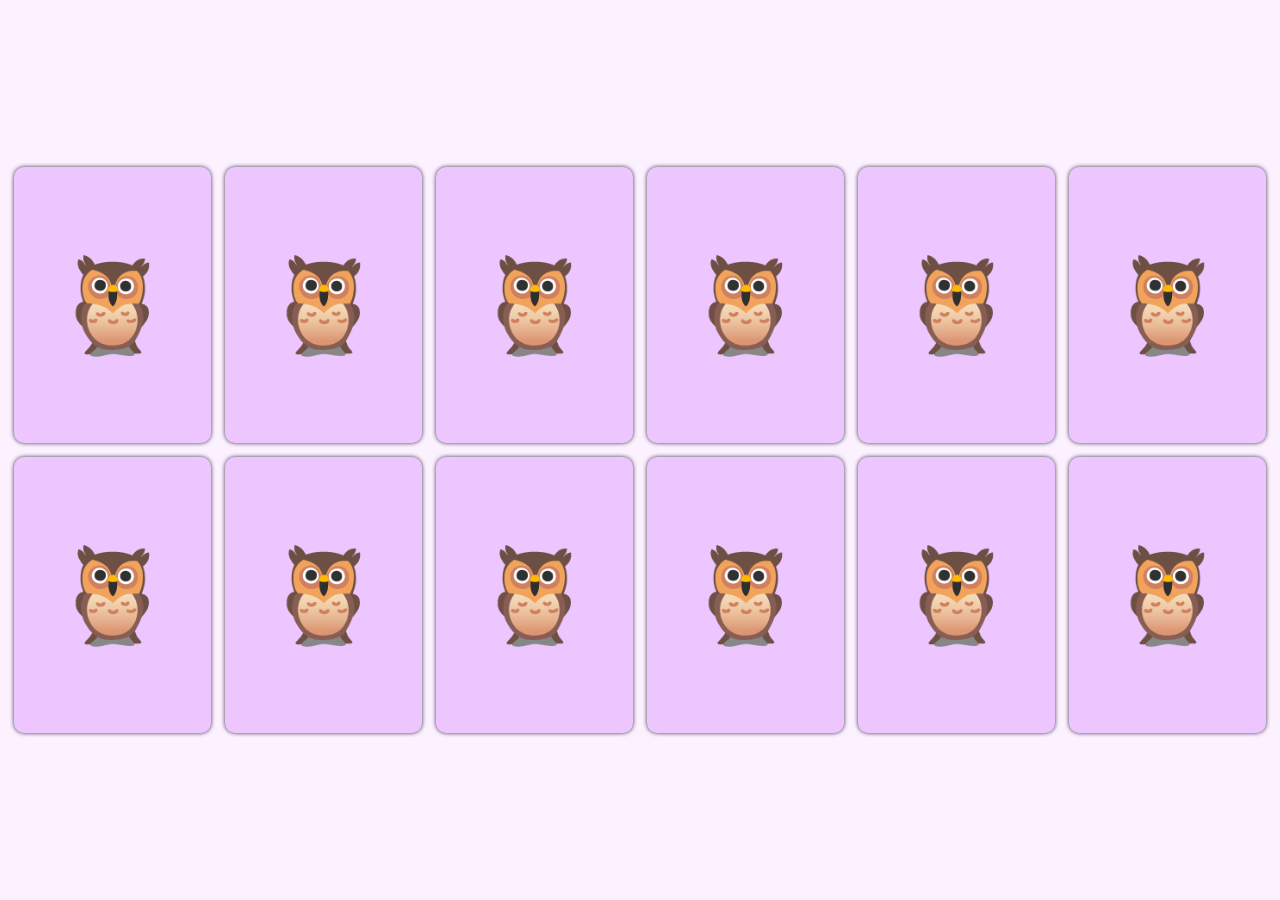
==== index.html @ c2caaf64 "Use local handcraft" ====
<!doctype html>
<html lang="en-US">
	<head>
		<meta charset="utf-8" />
		<meta
			name="viewport"
			content="width=device-width, initial-scale=1, maximum-scale=1.0, user-scalable=0" />
		<title>Memory</title>
		<link rel="stylesheet" href="./page.css" />
		<script type="importmap">
			{
				"imports": {
					"handcraft/": "../handcraft/",
					"audio": "./audio.js",
					"base": "./base.js"
				}
			}
		</script>
	</head>
	<body>
		<template shadowrootmode="open">
			<link rel="stylesheet" href="./base.css" />
			<script type="module">
				import {define} from "handcraft/define.js";
				import game from "base";

				const A = [220, 0.1];
				const AA = [220, 0.2];
				const B = [246, 0.1];
				const C = [261, 0.1];
				const CC = [261, 0.2];
				const D = [293, 0.1];
				const E = [329, 0.1];
				const F = [349, 0.1];
				const G = [392, 0.1];
				const GG = [392, 0.2];

				define("memory-game").connected(
					game({
						characters: [
							{text: "🐰", name: "rabbit", color: "gray"},
							{text: "🐶", name: "dog", color: "blue"},
							{text: "🐸", name: "frog", color: "green"},
							{text: "🐱", name: "cat", color: "yellow"},
							{text: "🦊", name: "fox", color: "orange"},
							{text: "🐻", name: "bear", color: "red"},
						],
						songs: {
							reveal: [C, E, G],
							match: [CC, CC, G, F, E, CC],
							noMatch: [A, AA],
							win: [CC, CC, GG, F, E, D, E, CC, CC, GG, F, E, D, E, CC],
						},
					})
				);
			</script>

			<memory-game>
				<button></button>
				<button></button>
				<button></button>
				<button></button>

				<button></button>
				<button></button>
				<button></button>
				<button></button>

				<button></button>
				<button></button>
				<button></button>
				<button></button>
			</memory-game>
		</template>
	</body>
</html>
---- page.css ----
*,
::before,
::after {
	box-sizing: border-box;
	margin: 0;
	padding: 0;
	font: inherit;
	max-inline-size: 100%;
	touch-action: none;
}

html {
	block-size: 100%;
	font-family: Avenir, Montserrat, Corbel, "URW Gothic", source-sans-pro,
		sans-serif;
	font-weight: 700;
	color-scheme: light;
	font-size: 125%;

	--gray: oklch(90% 0 0);
	--purple: oklch(90% 0.15 300);
	--blue: oklch(90% 0.15 210);
	--green: oklch(90% 0.15 150);
	--yellow: oklch(90% 0.15 90);
	--orange: oklch(90% 0.15 60);
	--red: oklch(90% 0.15 30);
}

body {
	min-block-size: 100%;
	display: grid;
	grid-template-columns: 1fr;
	padding-inline: 1.5vmin;
	background-color: color-mix(in lch, var(--purple), oklch(100% 0 0) 75%);
	block-size: 100%;
	inline-size: 100%;
	container-type: size;
	place-content: safe center;
	scrollbar-gutter: stable;
}
---- base.css ----
*,
::before,
::after {
	box-sizing: border-box;
	margin: 0;
	padding: 0;
	font: inherit;
	max-inline-size: 100%;
	touch-action: none;
}

memory-game {
	max-inline-size: 100cqi;
	padding-block: var(--gap);
	display: grid;
	place-content: safe center;
	max-block-size: 100cqb;
	gap: var(--gap);
	grid-template-columns: repeat(var(--columns), 1fr);

	--gap: 1.5cqmin;
	--columns: 1;

	@container (aspect-ratio <= 15/28) {
		inline-size: 100cqi;
		aspect-ratio: 10/42;

		--columns: 2;

		@container (aspect-ratio > 10/42) {
			aspect-ratio: 15/28;

			--columns: 3;
		}
	}

	@container (aspect-ratio > 15/28) {
		block-size: 100cqb;
		aspect-ratio: 20/21;

		--columns: 4;

		@container (aspect-ratio > 20/21) {
			aspect-ratio: 30/14;

			--columns: 6;
		}
	}

	:where(button) {
		appearance: none;
		border: none;
		border-radius: 0.5rem;
		display: block;
		position: relative;
		inline-size: auto;
		aspect-ratio: 5 / 7;
		background: light-dark(oklch(90% 0 0), oklch(70% 0 0));

		&:where(:empty) {
			border-radius: 0.5rem;
			filter: drop-shadow(
				0 0 0.25cqmin color-mix(in lch, var(--purple), oklch(0% 0 0) 75%)
			);
			background: var(--purple);
			font-size: calc(45cqi / var(--columns));
			block-size: 100%;
			inline-size: 100%;
			display: block;
			place-content: center;

			&::before {
				content: "🦉";
			}
		}
	}

	:where(dialog[open]) {
		position: absolute;
		margin: auto;
		border: none;
		display: flex;
		flex-wrap: wrap;
		gap: var(--gap);
		border-radius: 0.5rem;
		scale: 1;
		transition: scale 0.5s 1.8s;
		animation-fill-mode: forwards;
		background: none;
		overflow: visible;
		align-items: center;

		@container (aspect-ratio <= 15/28) {
			flex-direction: column;
			align-items: center;
		}

		&::backdrop {
			opacity: 1;
			transition: opacity 0.5s 1.8s;
			animation-fill-mode: forwards;
			background-color: color-mix(
				in lch,
				oklch(0% 0 0 / 0.25),
				var(--purple) 25%
			);
		}

		@starting-style {
			scale: 0;

			&::backdrop {
				opacity: 0;
			}
		}

		:where(figure) {
			background: var(--purple);
			filter: drop-shadow(
				0 0 0.5cqmin color-mix(in lch, var(--purple), oklch(0% 0 0 / 0.75) 100%)
			);
			font-size: calc((45cqi / var(--columns)) * 1.25);
			aspect-ratio: 5 / 7;
			border-radius: 0.5rem;
			display: grid;
			place-content: center;
			min-inline-size: calc((100cqi / var(--columns) * 1.25));
			flex-shrink: 0;
			flex-grow: 0;
		}

		:where(div) {
			background: white;
			border-radius: 0.5rem;
			filter: drop-shadow(
				0 0 0.5cqmin color-mix(in lch, white, oklch(0% 0 0 / 0.75) 100%)
			);
			display: grid;
			grid-template-rows: auto max-content;
			grid-template-columns: auto auto;
			padding: 0.5rem;
			gap: 1rem 0.5rem;
			min-inline-size: calc((100cqi / var(--columns) * 1.25));
			inline-size: min-content;
			font-size: max(0.8rem, calc(10cqi / var(--columns)));
			position: relative;
			color: color-mix(in lch, var(--purple), oklch(0% 0 0) 50%);

			&::before {
				content: "";
				display: block;
				width: 0;
				height: 0;
				border-top: var(--gap) solid transparent;
				border-bottom: var(--gap) solid transparent;
				border-right: var(--gap) solid white;
				position: absolute;
				right: calc(100% - 1px);
				top: 2rem;
			}

			:where(p) {
				grid-column: 1 / -1;
			}

			@container (aspect-ratio <= 15/28) {
				&::before {
					border-right: var(--gap) solid transparent;
					border-left: var(--gap) solid transparent;
					border-bottom: var(--gap) solid white;
					position: absolute;
					bottom: calc(100% - 1px);
					left: calc(50% - (var(--gap) / 2));
					top: unset;
				}
			}
		}

		:where(button) {
			font-size: inherit;
			font-weight: 900;
			display: inline-flex;
			place-content: center;
			gap: 0.5rem;
			appearance: none;
			border: none;
			padding: 0.5rem;
			border-radius: 0.5rem;
			border: 0.125rem solid currentColor;
			background: color-mix(in lch, var(--purple), oklch(100% 0 0) 75%);
			color: inherit;
			aspect-ratio: unset;
		}

		:where(svg) {
			block-size: 1.5rem;
			fill: currentColor;
		}
	}

	:where(.faces) {
		position: absolute;
		inset-inline-start: 0;
		inset-block-start: 0;
		border-radius: 0.5rem;
		font-size: calc(45cqi / var(--columns));
		block-size: 100%;
		inline-size: 100%;
		transform-style: preserve-3d;
		animation-timing-function: linear;
		animation-fill-mode: forwards;

		:where(.covered) & {
			transform: rotateY(180deg);
			animation-name: memory-game-covered;
			animation-duration: 0.2s;
		}

		:where(.flipped) & {
			animation-name: memory-game-flipped;
			animation-duration: 0.2s;
		}

		:where(.matched) & {
			transform: rotateY(180deg);
			animation-name: memory-game-matched;
			animation-duration: 0.6s;
		}

		:where(.completed) & {
			transform: rotateY(540deg);
			animation-name: memory-game-completed;
			animation-duration: 1.8s;
		}
	}

	:where(.front, .back) {
		display: grid;
		place-content: center;
		position: absolute;
		inset-inline-start: 0;
		inset-block-start: 0;
		block-size: 100%;
		inline-size: 100%;
		border-radius: 0.5rem;
		user-select: none;
		-webkit-user-select: none;
	}

	:where(.front) {
		backface-visibility: hidden;
		background: var(--purple);
		filter: drop-shadow(
			0 0 0.25cqmin color-mix(in lch, var(--purple), oklch(0% 0 0) 75%)
		);
	}

	:where(.back) {
		backface-visibility: hidden;
		transform: rotateY(180deg);
		background: var(--back-background);
		filter: drop-shadow(
			0 0 0.25cqmin color-mix(in lch, var(--back-background), oklch(0% 0 0) 75%)
		);
	}
}

@keyframes memory-game-covered {
	0% {
		transform: rotateY(180deg);
	}

	50% {
		transform: rotateY(90deg);
	}

	100% {
		transform: rotateY(0deg);
	}
}

@keyframes memory-game-flipped {
	0% {
		transform: rotateY(0deg);
	}

	50% {
		transform: rotateY(90deg);
	}

	100% {
		transform: rotateY(180deg);
	}
}

@keyframes memory-game-matched {
	0% {
		transform: rotateY(180deg);
	}

	50% {
		transform: rotateY(360deg);
	}

	100% {
		transform: rotateY(540deg);
	}
}

@keyframes memory-game-completed {
	0% {
		transform: rotateY(540deg);
	}

	50% {
		transform: rotateY(1080deg);
	}

	100% {
		transform: rotateY(1620deg);
	}
}
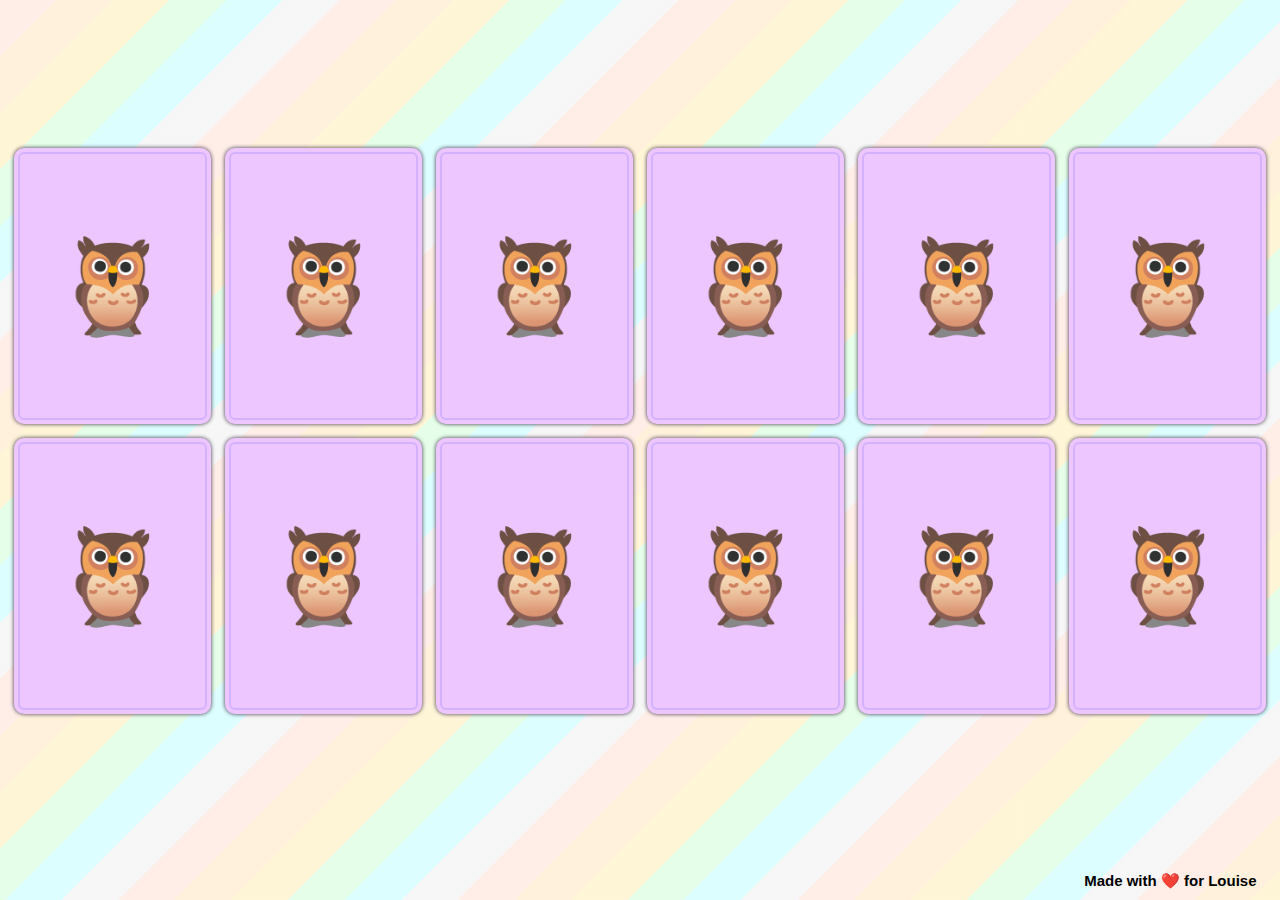
==== commit 9355e9d6: "Lots of various style changes" ====
--- a/index.html
+++ b/index.html
@@ -1,4 +1,4 @@
-<!doctype html>
+<!DOCTYPE html>
 <html lang="en-US">
 	<head>
 		<meta charset="utf-8" />
@@ -71,6 +71,9 @@
 				<button></button>
 				<button></button>
 			</memory-game>
+			<footer>
+				<p>Made with ❤️ for Louise</p>
+			</footer>
 		</template>
 	</body>
 </html>
--- a/page.css
+++ b/page.css
@@ -30,11 +30,21 @@
 	min-block-size: 100%;
 	display: grid;
 	grid-template-columns: 1fr;
+	grid-template-rows: auto min-content;
 	padding-inline: 1.5vmin;
-	background-color: color-mix(in lch, var(--purple), oklch(100% 0 0) 75%);
 	block-size: 100%;
 	inline-size: 100%;
 	container-type: size;
-	place-content: safe center;
+	align-items: center;
 	scrollbar-gutter: stable;
+	background-image: repeating-linear-gradient(
+		135deg,
+		color-mix(in lch, var(--red), oklch(100% 0 0) 75%) 0 2em,
+		color-mix(in lch, var(--orange), oklch(100% 0 0) 75%) 2em 4em,
+		color-mix(in lch, var(--yellow), oklch(100% 0 0) 75%) 4em 6em,
+		color-mix(in lch, var(--green), oklch(100% 0 0) 75%) 6em 8em,
+		color-mix(in lch, var(--blue), oklch(100% 0 0) 75%) 8em 10em,
+		color-mix(in lch, var(--gray), oklch(100% 0 0) 75%) 10em 12em
+	);
+	background-attachment: fixed;
 }
--- a/base.css
+++ b/base.css
@@ -9,12 +9,18 @@
 	touch-action: none;
 }
 
+footer {
+	font-size: 0.75rem;
+	padding: 0.5rem;
+	text-align: right;
+}
+
 memory-game {
 	max-inline-size: 100cqi;
 	padding-block: var(--gap);
 	display: grid;
 	place-content: safe center;
-	max-block-size: 100cqb;
+	block-size: auto;
 	gap: var(--gap);
 	grid-template-columns: repeat(var(--columns), 1fr);
 
@@ -35,7 +41,6 @@
 	}
 
 	@container (aspect-ratio > 15/28) {
-		block-size: 100cqb;
 		aspect-ratio: 20/21;
 
 		--columns: 4;
@@ -60,14 +65,15 @@
 		&:where(:empty) {
 			border-radius: 0.5rem;
 			filter: drop-shadow(
-				0 0 0.25cqmin color-mix(in lch, var(--purple), oklch(0% 0 0) 75%)
+				0 0 0.25cqmin color-mix(in lch, var(--background), oklch(0% 0 0) 75%)
 			);
-			background: var(--purple);
+			background: var(--background);
 			font-size: calc(45cqi / var(--columns));
 			block-size: 100%;
 			inline-size: 100%;
 			display: block;
 			place-content: center;
+			--background: var(--purple);
 
 			&::before {
 				content: "🦉";
@@ -75,7 +81,7 @@
 		}
 	}
 
-	:where(dialog[open]) {
+	:where(dialog) {
 		position: absolute;
 		margin: auto;
 		border: none;
@@ -83,13 +89,28 @@
 		flex-wrap: wrap;
 		gap: var(--gap);
 		border-radius: 0.5rem;
-		scale: 1;
-		transition: scale 0.5s 1.8s;
+		transition: scale 0.5s, display 0.5s ease-in-out allow-discrete;
 		animation-fill-mode: forwards;
 		background: none;
 		overflow: visible;
 		align-items: center;
 
+		&:where([open]) {
+			scale: 1;
+		}
+
+		&:where(:not([open])) {
+			scale: 0;
+		}
+
+		@starting-style {
+			scale: 0;
+
+			&::backdrop {
+				opacity: 0;
+			}
+		}
+
 		@container (aspect-ratio <= 15/28) {
 			flex-direction: column;
 			align-items: center;
@@ -97,7 +118,7 @@
 
 		&::backdrop {
 			opacity: 1;
-			transition: opacity 0.5s 1.8s;
+			transition: opacity 0.5s 9s;
 			animation-fill-mode: forwards;
 			background-color: color-mix(
 				in lch,
@@ -106,19 +127,8 @@
 			);
 		}
 
-		@starting-style {
-			scale: 0;
-
-			&::backdrop {
-				opacity: 0;
-			}
-		}
-
 		:where(figure) {
-			background: var(--purple);
-			filter: drop-shadow(
-				0 0 0.5cqmin color-mix(in lch, var(--purple), oklch(0% 0 0 / 0.75) 100%)
-			);
+			position: relative;
 			font-size: calc((45cqi / var(--columns)) * 1.25);
 			aspect-ratio: 5 / 7;
 			border-radius: 0.5rem;
@@ -127,6 +137,7 @@
 			min-inline-size: calc((100cqi / var(--columns) * 1.25));
 			flex-shrink: 0;
 			flex-grow: 0;
+			--background: var(--purple);
 		}
 
 		:where(div) {
@@ -136,8 +147,8 @@
 				0 0 0.5cqmin color-mix(in lch, white, oklch(0% 0 0 / 0.75) 100%)
 			);
 			display: grid;
-			grid-template-rows: auto max-content;
-			grid-template-columns: auto auto;
+			grid-template-rows: max-content;
+			grid-template-columns: auto;
 			padding: 0.5rem;
 			gap: 1rem 0.5rem;
 			min-inline-size: calc((100cqi / var(--columns) * 1.25));
@@ -157,10 +168,6 @@
 				position: absolute;
 				right: calc(100% - 1px);
 				top: 2rem;
-			}
-
-			:where(p) {
-				grid-column: 1 / -1;
 			}
 
 			@container (aspect-ratio <= 15/28) {
@@ -249,19 +256,30 @@
 
 	:where(.front) {
 		backface-visibility: hidden;
-		background: var(--purple);
-		filter: drop-shadow(
-			0 0 0.25cqmin color-mix(in lch, var(--purple), oklch(0% 0 0) 75%)
-		);
+		--background: var(--purple);
 	}
 
 	:where(.back) {
 		backface-visibility: hidden;
 		transform: rotateY(180deg);
-		background: var(--back-background);
-		filter: drop-shadow(
-			0 0 0.25cqmin color-mix(in lch, var(--back-background), oklch(0% 0 0) 75%)
-		);
+		--background: var(--back-background);
+	}
+}
+
+.face,
+:where(button:empty) {
+	background: var(--background);
+	filter: drop-shadow(
+		0 0 0.25cqmin color-mix(in lch, var(--background), oklch(0% 0 0) 70%)
+	);
+
+	&::after {
+		content: "";
+		display: block;
+		position: absolute;
+		inset: 0.2rem;
+		border-radius: 0.3rem;
+		border: 0.1rem solid color-mix(in lch, var(--background), oklch(0% 0 0) 10%);
 	}
 }
 
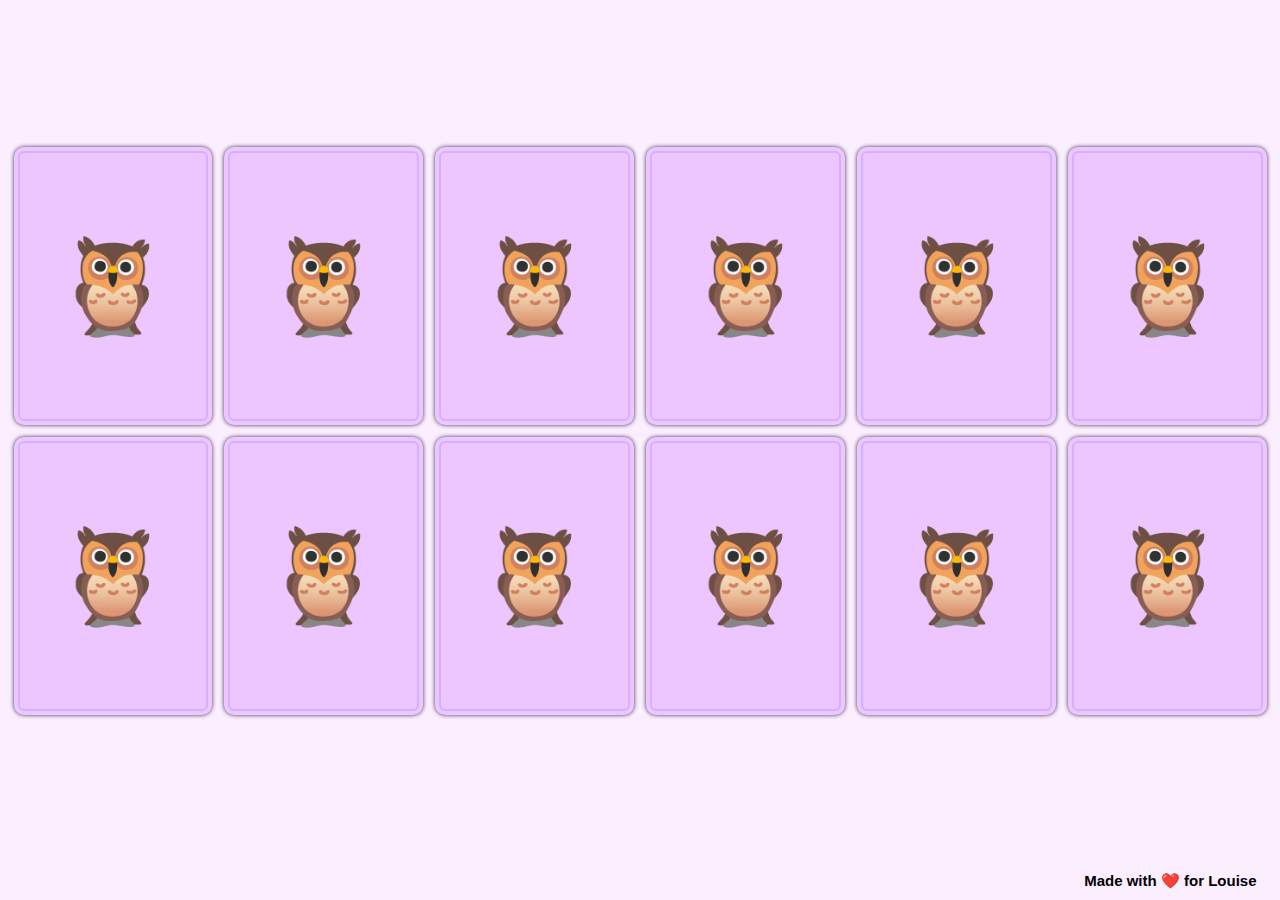
==== commit d08acf06: "Try to fix layout" ====
--- a/index.html
+++ b/index.html
@@ -16,64 +16,66 @@
 				}
 			}
 		</script>
+		<script type="module">
+			import {define} from "handcraft/define.js";
+			import game from "base";
+
+			const A = [220, 0.1];
+			const AA = [220, 0.2];
+			const B = [246, 0.1];
+			const C = [261, 0.1];
+			const CC = [261, 0.2];
+			const D = [293, 0.1];
+			const E = [329, 0.1];
+			const F = [349, 0.1];
+			const G = [392, 0.1];
+			const GG = [392, 0.2];
+
+			define("memory-game").connected(
+				game({
+					characters: [
+						{text: "🐰", name: "rabbit", color: "gray"},
+						{text: "🐶", name: "dog", color: "blue"},
+						{text: "🐸", name: "frog", color: "green"},
+						{text: "🐱", name: "cat", color: "yellow"},
+						{text: "🦊", name: "fox", color: "orange"},
+						{text: "🐻", name: "bear", color: "red"},
+					],
+					songs: {
+						reveal: [C, E, G],
+						match: [CC, CC, G, F, E, CC],
+						noMatch: [A, AA],
+						win: [CC, CC, GG, F, E, D, E, CC, CC, GG, F, E, D, E, CC],
+					},
+				})
+			);
+		</script>
 	</head>
 	<body>
-		<template shadowrootmode="open">
-			<link rel="stylesheet" href="./base.css" />
-			<script type="module">
-				import {define} from "handcraft/define.js";
-				import game from "base";
+		<div>
+			<template shadowrootmode="open">
+				<link rel="stylesheet" href="./base.css" />
 
-				const A = [220, 0.1];
-				const AA = [220, 0.2];
-				const B = [246, 0.1];
-				const C = [261, 0.1];
-				const CC = [261, 0.2];
-				const D = [293, 0.1];
-				const E = [329, 0.1];
-				const F = [349, 0.1];
-				const G = [392, 0.1];
-				const GG = [392, 0.2];
+				<memory-game>
+					<button></button>
+					<button></button>
+					<button></button>
+					<button></button>
 
-				define("memory-game").connected(
-					game({
-						characters: [
-							{text: "🐰", name: "rabbit", color: "gray"},
-							{text: "🐶", name: "dog", color: "blue"},
-							{text: "🐸", name: "frog", color: "green"},
-							{text: "🐱", name: "cat", color: "yellow"},
-							{text: "🦊", name: "fox", color: "orange"},
-							{text: "🐻", name: "bear", color: "red"},
-						],
-						songs: {
-							reveal: [C, E, G],
-							match: [CC, CC, G, F, E, CC],
-							noMatch: [A, AA],
-							win: [CC, CC, GG, F, E, D, E, CC, CC, GG, F, E, D, E, CC],
-						},
-					})
-				);
-			</script>
+					<button></button>
+					<button></button>
+					<button></button>
+					<button></button>
 
-			<memory-game>
-				<button></button>
-				<button></button>
-				<button></button>
-				<button></button>
-
-				<button></button>
-				<button></button>
-				<button></button>
-				<button></button>
-
-				<button></button>
-				<button></button>
-				<button></button>
-				<button></button>
-			</memory-game>
-			<footer>
-				<p>Made with ❤️ for Louise</p>
-			</footer>
-		</template>
+					<button></button>
+					<button></button>
+					<button></button>
+					<button></button>
+				</memory-game>
+			</template>
+		</div>
+		<footer>
+			<p>Made with ❤️ for Louise</p>
+		</footer>
 	</body>
 </html>
--- a/page.css
+++ b/page.css
@@ -34,17 +34,20 @@
 	padding-inline: 1.5vmin;
 	block-size: 100%;
 	inline-size: 100%;
+	overflow: auto;
+	background-color: color-mix(in lch, var(--purple), oklch(100% 0 0) 70%);
+}
+
+div {
+	display: grid;
+	block-size: 100%;
+	inline-size: 100%;
+	place-items: center;
 	container-type: size;
-	align-items: center;
-	scrollbar-gutter: stable;
-	background-image: repeating-linear-gradient(
-		135deg,
-		color-mix(in lch, var(--red), oklch(100% 0 0) 75%) 0 2em,
-		color-mix(in lch, var(--orange), oklch(100% 0 0) 75%) 2em 4em,
-		color-mix(in lch, var(--yellow), oklch(100% 0 0) 75%) 4em 6em,
-		color-mix(in lch, var(--green), oklch(100% 0 0) 75%) 6em 8em,
-		color-mix(in lch, var(--blue), oklch(100% 0 0) 75%) 8em 10em,
-		color-mix(in lch, var(--gray), oklch(100% 0 0) 75%) 10em 12em
-	);
-	background-attachment: fixed;
 }
+
+footer {
+	font-size: 0.75rem;
+	padding: 0.5rem;
+	text-align: right;
+}
--- a/base.css
+++ b/base.css
@@ -9,12 +9,6 @@
 	touch-action: none;
 }
 
-footer {
-	font-size: 0.75rem;
-	padding: 0.5rem;
-	text-align: right;
-}
-
 memory-game {
 	max-inline-size: 100cqi;
 	padding-block: var(--gap);
@@ -42,6 +36,7 @@
 
 	@container (aspect-ratio > 15/28) {
 		aspect-ratio: 20/21;
+		block-size: 90cqb;
 
 		--columns: 4;
 
@@ -210,7 +205,7 @@
 		inset-inline-start: 0;
 		inset-block-start: 0;
 		border-radius: 0.5rem;
-		font-size: calc(45cqi / var(--columns));
+		font-size: min(calc(45cqi / var(--columns)), 30cqb);
 		block-size: 100%;
 		inline-size: 100%;
 		transform-style: preserve-3d;
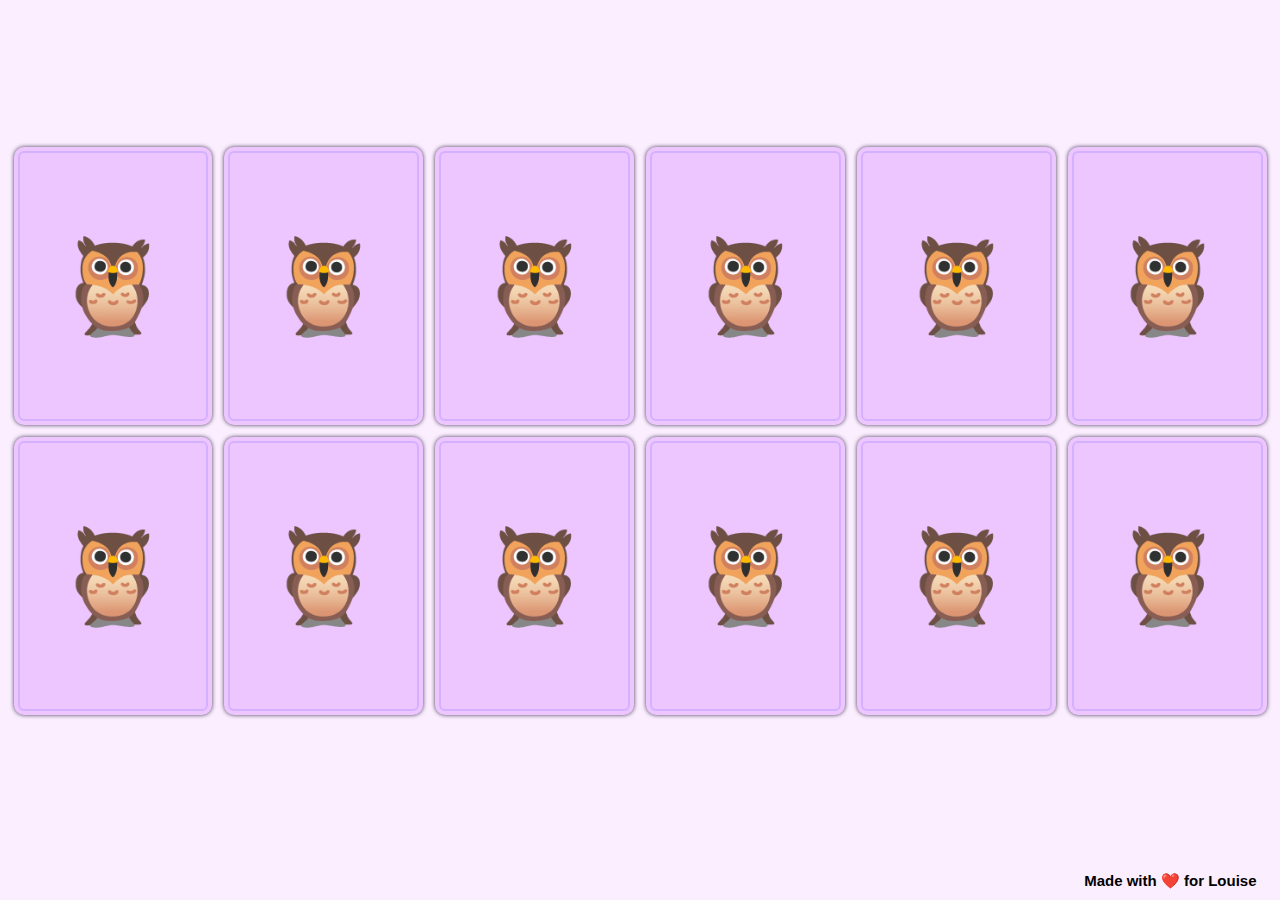
==== commit 6d9dff11: "Remove shadow dom" ====
--- a/index.html
+++ b/index.html
@@ -7,6 +7,7 @@
 			content="width=device-width, initial-scale=1, maximum-scale=1.0, user-scalable=0" />
 		<title>Memory</title>
 		<link rel="stylesheet" href="./page.css" />
+		<link rel="stylesheet" href="./base.css" />
 		<script type="importmap">
 			{
 				"imports": {
@@ -53,26 +54,22 @@
 	</head>
 	<body>
 		<div>
-			<template shadowrootmode="open">
-				<link rel="stylesheet" href="./base.css" />
+			<memory-game>
+				<button></button>
+				<button></button>
+				<button></button>
+				<button></button>
 
-				<memory-game>
-					<button></button>
-					<button></button>
-					<button></button>
-					<button></button>
+				<button></button>
+				<button></button>
+				<button></button>
+				<button></button>
 
-					<button></button>
-					<button></button>
-					<button></button>
-					<button></button>
-
-					<button></button>
-					<button></button>
-					<button></button>
-					<button></button>
-				</memory-game>
-			</template>
+				<button></button>
+				<button></button>
+				<button></button>
+				<button></button>
+			</memory-game>
 		</div>
 		<footer>
 			<p>Made with ❤️ for Louise</p>
--- a/page.css
+++ b/page.css
@@ -38,7 +38,7 @@
 	background-color: color-mix(in lch, var(--purple), oklch(100% 0 0) 70%);
 }
 
-div {
+body > :where(:first-child) {
 	display: grid;
 	block-size: 100%;
 	inline-size: 100%;
--- a/base.css
+++ b/base.css
@@ -1,14 +1,3 @@
-*,
-::before,
-::after {
-	box-sizing: border-box;
-	margin: 0;
-	padding: 0;
-	font: inherit;
-	max-inline-size: 100%;
-	touch-action: none;
-}
-
 memory-game {
 	max-inline-size: 100cqi;
 	padding-block: var(--gap);
@@ -205,7 +194,7 @@
 		inset-inline-start: 0;
 		inset-block-start: 0;
 		border-radius: 0.5rem;
-		font-size: min(calc(45cqi / var(--columns)), 30cqb);
+		font-size: min(calc(45cqi / var(--columns)), 20cqb);
 		block-size: 100%;
 		inline-size: 100%;
 		transform-style: preserve-3d;
@@ -259,22 +248,23 @@
 		transform: rotateY(180deg);
 		--background: var(--back-background);
 	}
-}
-
-.face,
-:where(button:empty) {
-	background: var(--background);
-	filter: drop-shadow(
-		0 0 0.25cqmin color-mix(in lch, var(--background), oklch(0% 0 0) 70%)
-	);
-
-	&::after {
-		content: "";
-		display: block;
-		position: absolute;
-		inset: 0.2rem;
-		border-radius: 0.3rem;
-		border: 0.1rem solid color-mix(in lch, var(--background), oklch(0% 0 0) 10%);
+
+	:where(.face),
+	:where(button:empty) {
+		background: var(--background);
+		filter: drop-shadow(
+			0 0 0.25cqmin color-mix(in lch, var(--background), oklch(0% 0 0) 70%)
+		);
+
+		&::after {
+			content: "";
+			display: block;
+			position: absolute;
+			inset: 0.2rem;
+			border-radius: 0.3rem;
+			border: 0.1rem solid
+				color-mix(in lch, var(--background), oklch(0% 0 0) 10%);
+		}
 	}
 }
 
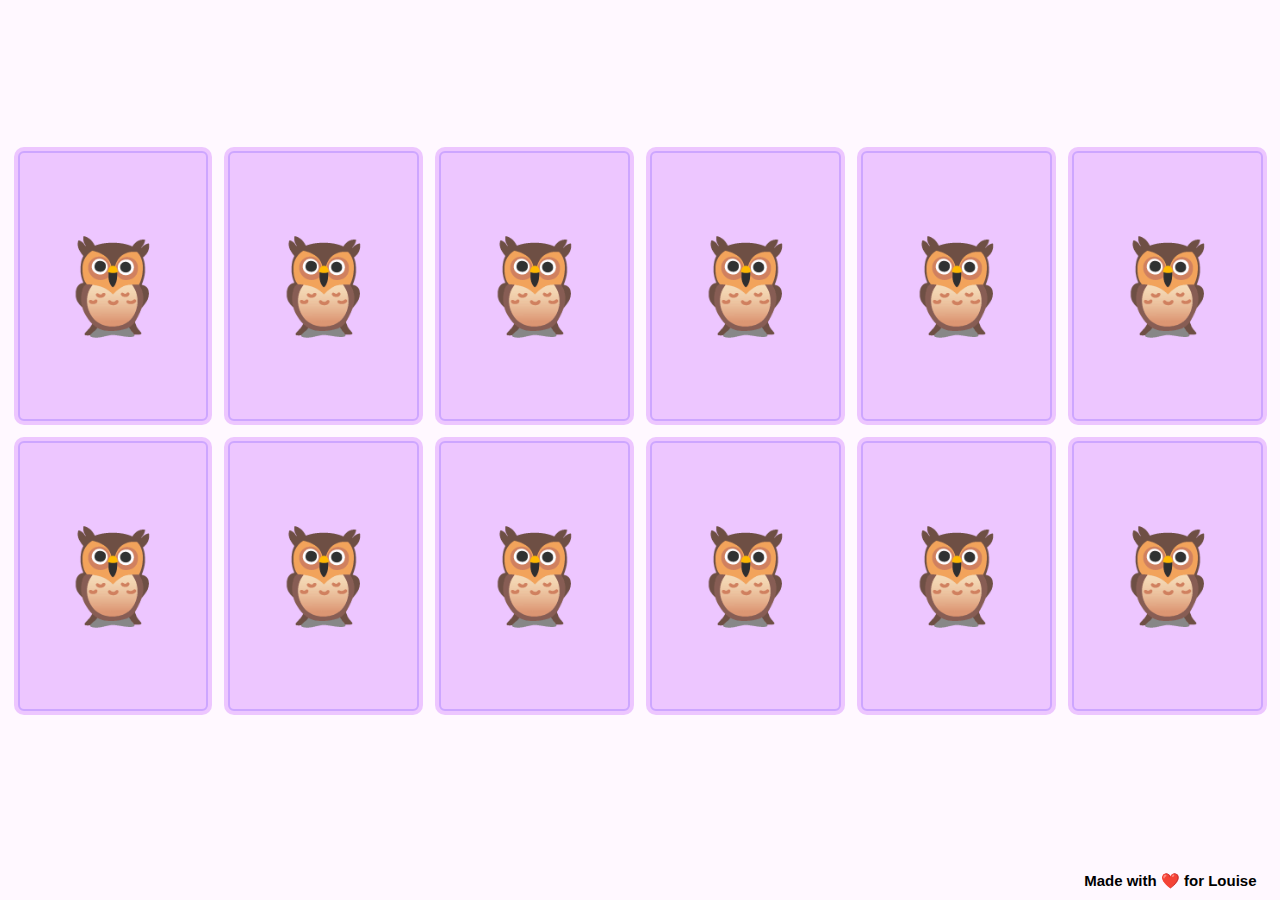
==== commit 46a3760b: "Refactor" ====
--- a/index.html
+++ b/index.html
@@ -1,4 +1,4 @@
-<!DOCTYPE html>
+<!doctype html>
 <html lang="en-US">
 	<head>
 		<meta charset="utf-8" />
@@ -7,19 +7,18 @@
 			content="width=device-width, initial-scale=1, maximum-scale=1.0, user-scalable=0" />
 		<title>Memory</title>
 		<link rel="stylesheet" href="./page.css" />
-		<link rel="stylesheet" href="./base.css" />
+		<link rel="stylesheet" href="./memory-game.css" />
 		<script type="importmap">
 			{
 				"imports": {
 					"handcraft/": "../handcraft/",
 					"audio": "./audio.js",
-					"base": "./base.js"
+					"memory-game": "./memory-game.js"
 				}
 			}
 		</script>
 		<script type="module">
-			import {define} from "handcraft/define.js";
-			import game from "base";
+			import game from "memory-game";
 
 			const A = [220, 0.1];
 			const AA = [220, 0.2];
@@ -32,28 +31,26 @@
 			const G = [392, 0.1];
 			const GG = [392, 0.2];
 
-			define("memory-game").connected(
-				game({
-					characters: [
-						{text: "🐰", name: "rabbit", color: "gray"},
-						{text: "🐶", name: "dog", color: "blue"},
-						{text: "🐸", name: "frog", color: "green"},
-						{text: "🐱", name: "cat", color: "yellow"},
-						{text: "🦊", name: "fox", color: "orange"},
-						{text: "🐻", name: "bear", color: "red"},
-					],
-					songs: {
-						reveal: [C, E, G],
-						match: [CC, CC, G, F, E, CC],
-						noMatch: [A, AA],
-						win: [CC, CC, GG, F, E, D, E, CC, CC, GG, F, E, D, E, CC],
-					},
-				})
-			);
+			game({
+				characters: [
+					{text: "🐰", name: "rabbit", color: "gray"},
+					{text: "🐶", name: "dog", color: "blue"},
+					{text: "🐸", name: "frog", color: "green"},
+					{text: "🐱", name: "cat", color: "yellow"},
+					{text: "🦊", name: "fox", color: "orange"},
+					{text: "🐻", name: "bear", color: "red"},
+				],
+				songs: {
+					cover: [A, A],
+					reveal: [C, E, G],
+					match: [CC, CC, G, F, E, CC],
+					win: [CC, CC, GG, F, E, D, E, CC, CC, GG, F, E, D, E, CC],
+				},
+			});
 		</script>
 	</head>
-	<body>
-		<div>
+	<body class="page">
+		<div class="game">
 			<memory-game>
 				<button></button>
 				<button></button>
@@ -71,7 +68,7 @@
 				<button></button>
 			</memory-game>
 		</div>
-		<footer>
+		<footer class="dedication">
 			<p>Made with ❤️ for Louise</p>
 		</footer>
 	</body>
--- a/page.css
+++ b/page.css
@@ -1,53 +1,55 @@
-*,
-::before,
-::after {
-	box-sizing: border-box;
-	margin: 0;
-	padding: 0;
-	font: inherit;
-	max-inline-size: 100%;
-	touch-action: none;
+@layer page {
+	*,
+	::before,
+	::after {
+		box-sizing: border-box;
+		margin: 0;
+		padding: 0;
+		font: inherit;
+		max-inline-size: 100%;
+		touch-action: none;
+	}
+
+	:root {
+		block-size: 100%;
+		font-family:
+			Avenir, Montserrat, Corbel, "URW Gothic", source-sans-pro, sans-serif;
+		font-weight: 700;
+		color-scheme: light;
+		font-size: 125%;
+
+		--gray: oklch(90% 0 0);
+		--purple: oklch(90% 0.15 300);
+		--blue: oklch(90% 0.15 210);
+		--green: oklch(90% 0.15 150);
+		--yellow: oklch(90% 0.15 90);
+		--orange: oklch(90% 0.15 60);
+		--red: oklch(90% 0.15 30);
+	}
+
+	.page {
+		min-block-size: 100%;
+		block-size: 100%;
+		inline-size: 100%;
+		overflow: auto;
+		display: grid;
+		grid-template-columns: 1fr;
+		grid-template-rows: auto min-content;
+		padding-inline: 1.5vmin;
+		background-color: oklch(from var(--purple) calc(l + 0.7) calc(c - 0.1) h);
+	}
+
+	.game {
+		display: grid;
+		block-size: 100%;
+		inline-size: 100%;
+		place-items: center;
+		container-type: size;
+	}
+
+	.dedication {
+		font-size: 0.75rem;
+		padding: 0.5rem;
+		text-align: right;
+	}
 }
-
-html {
-	block-size: 100%;
-	font-family: Avenir, Montserrat, Corbel, "URW Gothic", source-sans-pro,
-		sans-serif;
-	font-weight: 700;
-	color-scheme: light;
-	font-size: 125%;
-
-	--gray: oklch(90% 0 0);
-	--purple: oklch(90% 0.15 300);
-	--blue: oklch(90% 0.15 210);
-	--green: oklch(90% 0.15 150);
-	--yellow: oklch(90% 0.15 90);
-	--orange: oklch(90% 0.15 60);
-	--red: oklch(90% 0.15 30);
-}
-
-body {
-	min-block-size: 100%;
-	display: grid;
-	grid-template-columns: 1fr;
-	grid-template-rows: auto min-content;
-	padding-inline: 1.5vmin;
-	block-size: 100%;
-	inline-size: 100%;
-	overflow: auto;
-	background-color: color-mix(in lch, var(--purple), oklch(100% 0 0) 70%);
-}
-
-body > :where(:first-child) {
-	display: grid;
-	block-size: 100%;
-	inline-size: 100%;
-	place-items: center;
-	container-type: size;
-}
-
-footer {
-	font-size: 0.75rem;
-	padding: 0.5rem;
-	text-align: right;
-}
--- a/memory-game.css
+++ b/memory-game.css
@@ -0,0 +1,254 @@
+@property --turns {
+	syntax: "<number>";
+	inherits: true;
+	initial-value: 0;
+}
+
+@property --duration {
+	syntax: "<number>";
+	inherits: true;
+	initial-value: 0;
+}
+
+@layer component {
+	memory-game {
+		max-inline-size: 100cqi;
+		padding-block: var(--gap);
+		display: grid;
+		place-content: safe center;
+		block-size: auto;
+		gap: var(--gap);
+		grid-template-columns: repeat(var(--columns), 1fr);
+
+		--gap: 1.5cqmin;
+		--columns: 1;
+
+		@container (aspect-ratio <= 15/28) {
+			inline-size: 100cqi;
+			aspect-ratio: 10/42;
+
+			--columns: 2;
+
+			@container (aspect-ratio > 10/42) {
+				aspect-ratio: 15/28;
+
+				--columns: 3;
+			}
+		}
+
+		@container (aspect-ratio > 15/28) {
+			aspect-ratio: 20/21;
+			block-size: 90cqb;
+
+			--columns: 4;
+
+			@container (aspect-ratio > 20/21) {
+				aspect-ratio: 30/14;
+
+				--columns: 6;
+			}
+		}
+	}
+
+	:where(memory-game) {
+		> * {
+			font-size: calc(45cqi / var(--columns));
+		}
+
+		button {
+			appearance: none;
+			border: none;
+			border-radius: 0.5rem;
+			display: block;
+			position: relative;
+			inline-size: auto;
+			aspect-ratio: 5 / 7;
+			background: light-dark(oklch(90% 0 0), oklch(70% 0 0));
+		}
+
+		button:where(:empty) {
+			border-radius: 0.5rem;
+			block-size: 100%;
+			inline-size: 100%;
+			display: block;
+			place-content: center;
+			--background: var(--purple);
+
+			&::before {
+				content: "🦉";
+			}
+		}
+
+		.reload-dialog {
+			position: absolute;
+			margin: auto;
+			border: none;
+			display: grid;
+			grid-template-columns: 1fr 1fr;
+			gap: var(--gap);
+			border-radius: 0.5rem;
+			transition:
+				scale 0.5s,
+				display 0.5s ease-in-out allow-discrete;
+			animation-fill-mode: forwards;
+			background: none;
+			overflow: visible;
+			align-items: center;
+
+			@container (aspect-ratio <= 15/28) {
+				grid-template-columns: 1fr;
+				align-items: center;
+			}
+
+			&::backdrop {
+				opacity: 1;
+				transition: opacity 0.5s 9s;
+				animation-fill-mode: forwards;
+				background-color: oklch(from var(--purple) calc(l + 0.7) c h / 0.25);
+			}
+
+			&:where([open]) {
+				scale: 1;
+
+				@starting-style {
+					scale: 0;
+
+					&::backdrop {
+						opacity: 0;
+					}
+				}
+			}
+
+			&:where(:not([open])) {
+				scale: 0;
+			}
+
+			& :where(.card) {
+				position: relative;
+				font-size: calc(55cqi / var(--columns));
+				aspect-ratio: 5 / 7;
+				border-radius: 0.5rem;
+				display: grid;
+				place-content: center;
+				min-inline-size: calc((100cqi / var(--columns) * 1.25));
+				--background: var(--purple);
+			}
+
+			& :where(.bubble) {
+				background: white;
+				border-radius: 0.5rem;
+				filter: drop-shadow(0 0 0.5cqmin oklch(from white calc(l - 0.75) c h));
+				display: grid;
+				grid-template-rows: max-content;
+				grid-template-columns: auto;
+				padding: 0.5rem;
+				gap: 1rem 0.5rem;
+				min-inline-size: calc((100cqi / var(--columns) * 1.25));
+				inline-size: min-content;
+				font-size: max(0.8rem, calc(10cqi / var(--columns)));
+				position: relative;
+				color: oklch(from var(--purple) calc(l - 0.6) c h);
+
+				&::before {
+					content: "";
+					display: block;
+					width: 0;
+					height: 0;
+					border-top: var(--gap) solid transparent;
+					border-bottom: var(--gap) solid transparent;
+					border-right: var(--gap) solid white;
+					position: absolute;
+					right: calc(100% - 1px);
+					top: 2rem;
+
+					@container (aspect-ratio <= 15/28) {
+						border-right: var(--gap) solid transparent;
+						border-left: var(--gap) solid transparent;
+						border-bottom: var(--gap) solid white;
+						position: absolute;
+						bottom: calc(100% - 1px);
+						left: calc(50% - (var(--gap) / 2));
+						top: unset;
+					}
+				}
+			}
+
+			& :where(button) {
+				font-size: inherit;
+				font-weight: 900;
+				display: inline grid;
+				place-content: center;
+				gap: 0.5rem;
+				appearance: none;
+				border: none;
+				padding: 0.5rem;
+				border-radius: 0.25rem;
+				border: 0.125rem solid currentColor;
+				background: oklch(from var(--purple) calc(l + 0.6) c h);
+				color: inherit;
+				aspect-ratio: unset;
+			}
+
+			& :where(svg) {
+				block-size: 1.5rem;
+				fill: currentColor;
+			}
+		}
+
+		.faces {
+			position: absolute;
+			inset-inline-start: 0;
+			inset-block-start: 0;
+			border-radius: 0.5rem;
+			block-size: 100%;
+			inline-size: 100%;
+			animation-timing-function: linear;
+			animation-fill-mode: forwards;
+			transform-style: preserve-3d;
+			rotate: y calc(var(--turns) * 180deg);
+			transition-property: rotate;
+			transition-duration: calc(var(--duration) * 250ms);
+			transition-timing-function: linear;
+		}
+
+		.front,
+		.back {
+			display: grid;
+			place-content: center;
+			position: absolute;
+			inset-inline-start: 0;
+			inset-block-start: 0;
+			block-size: 100%;
+			inline-size: 100%;
+			border-radius: 0.5rem;
+			user-select: none;
+			-webkit-user-select: none;
+		}
+
+		.front {
+			backface-visibility: hidden;
+			filter: drop-shadow(
+				0 0 0.25cqmin oklch(from var(--background) calc(l - 0.75) c h)
+			);
+			--background: var(--purple);
+		}
+
+		.back {
+			backface-visibility: hidden;
+			transform: rotateY(180deg);
+		}
+
+		:is(.face, button:where(:empty)) {
+			background: var(--background);
+
+			&::after {
+				content: "";
+				display: block;
+				position: absolute;
+				inset: 0.2rem;
+				border-radius: 0.3rem;
+				border: 0.1rem solid oklch(from var(--background) calc(l - 0.1) c h);
+			}
+		}
+	}
+}
